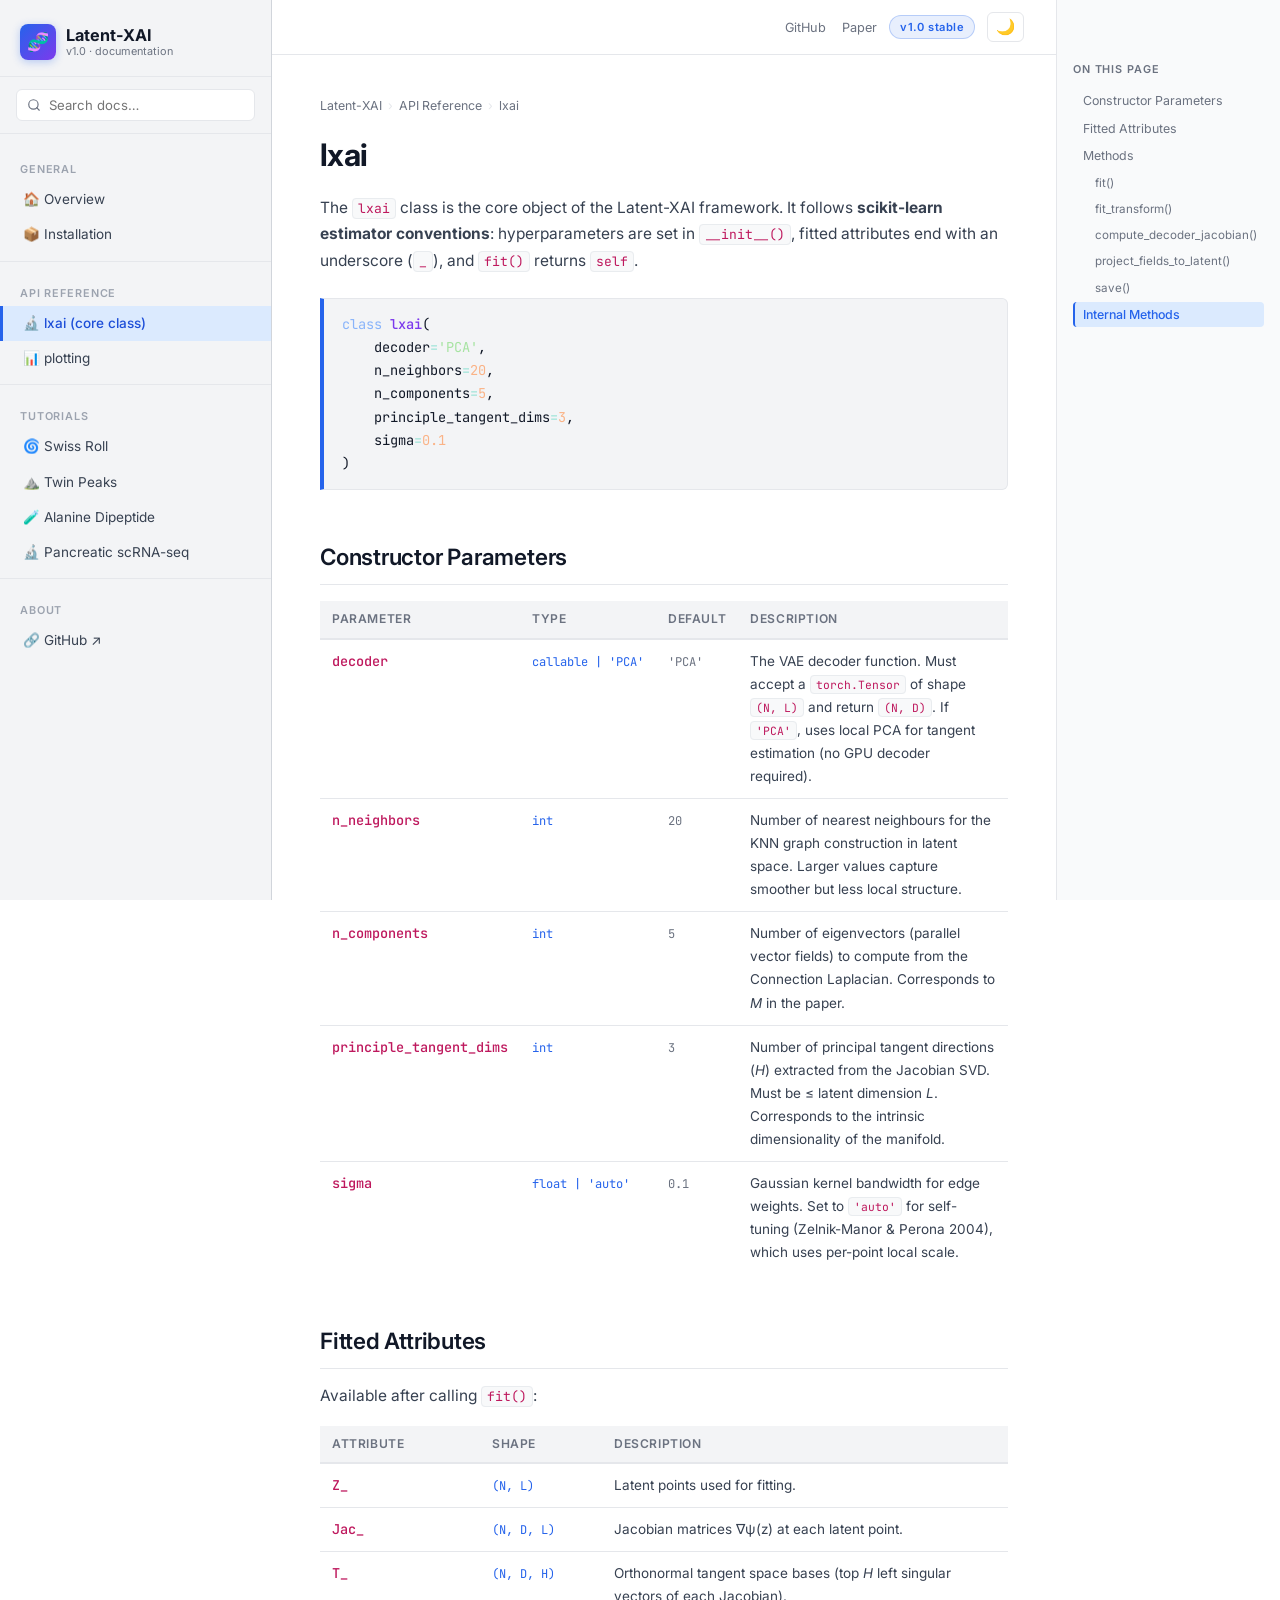
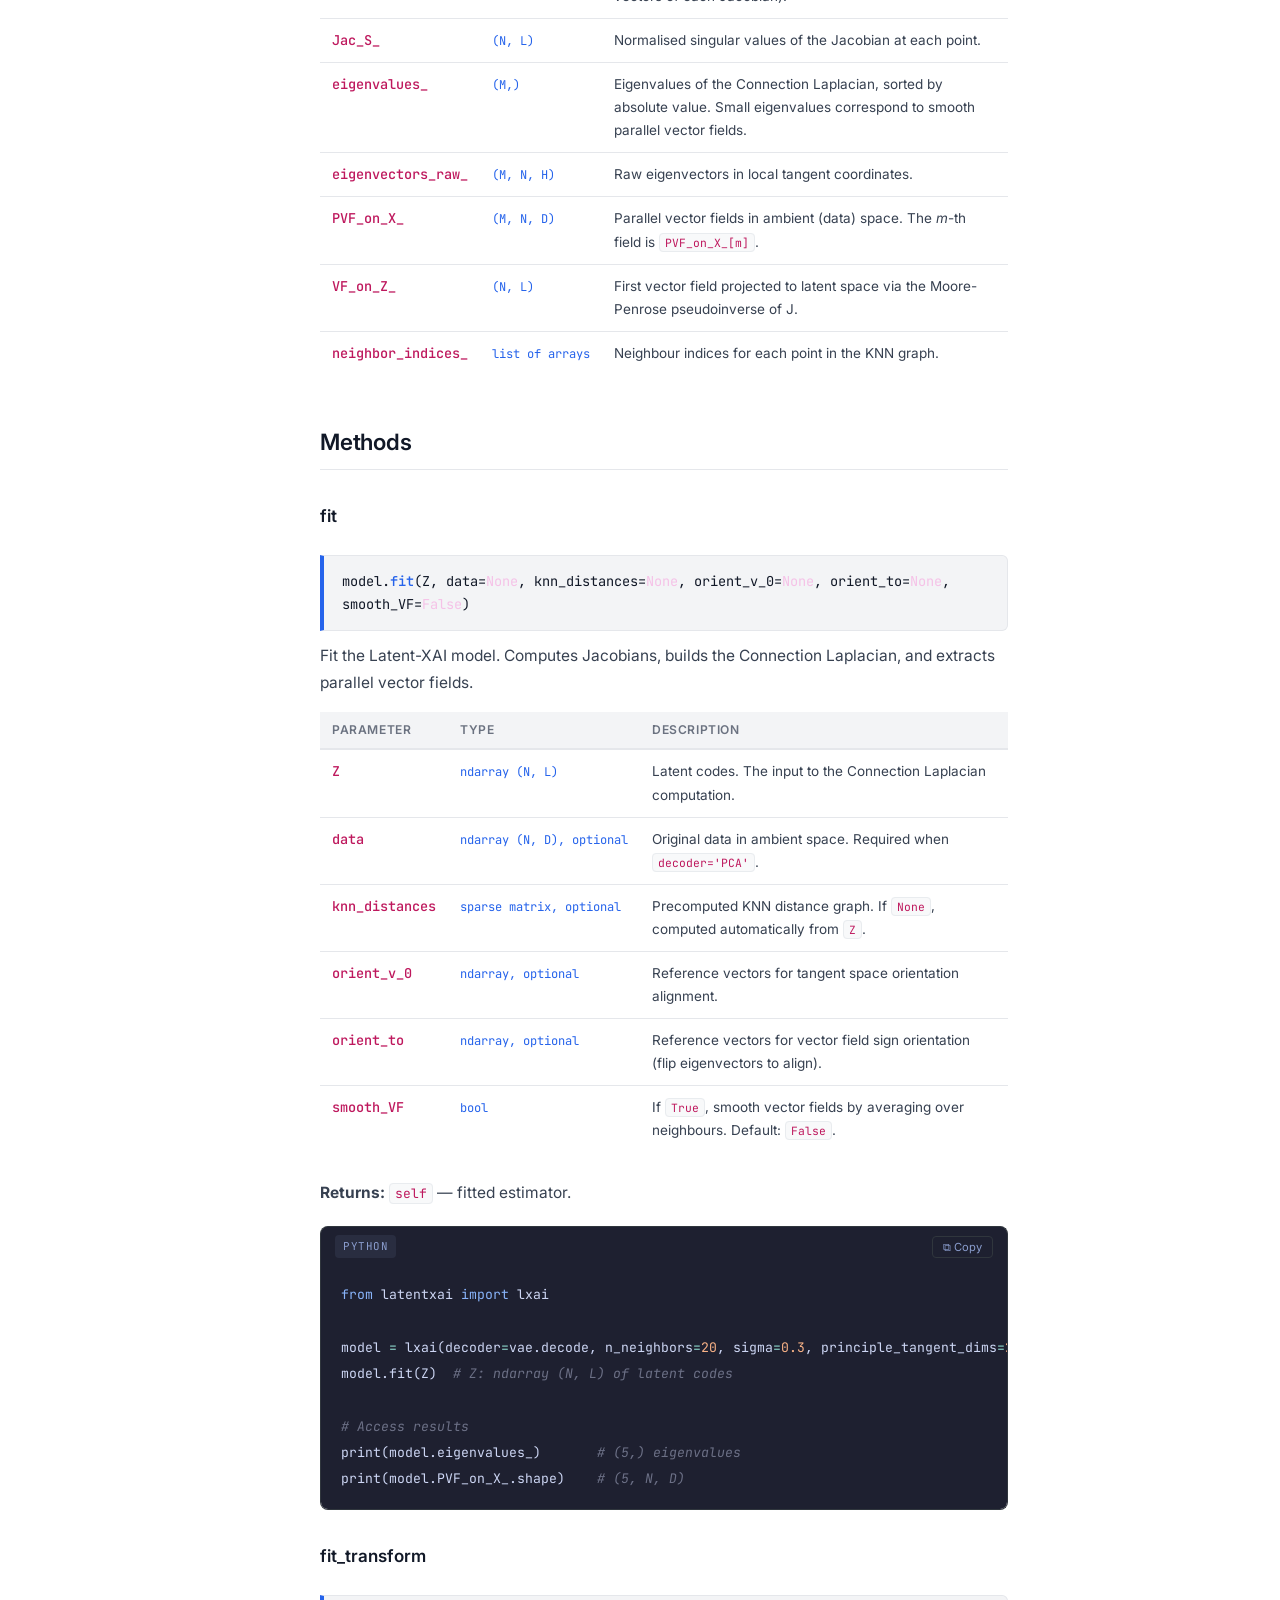
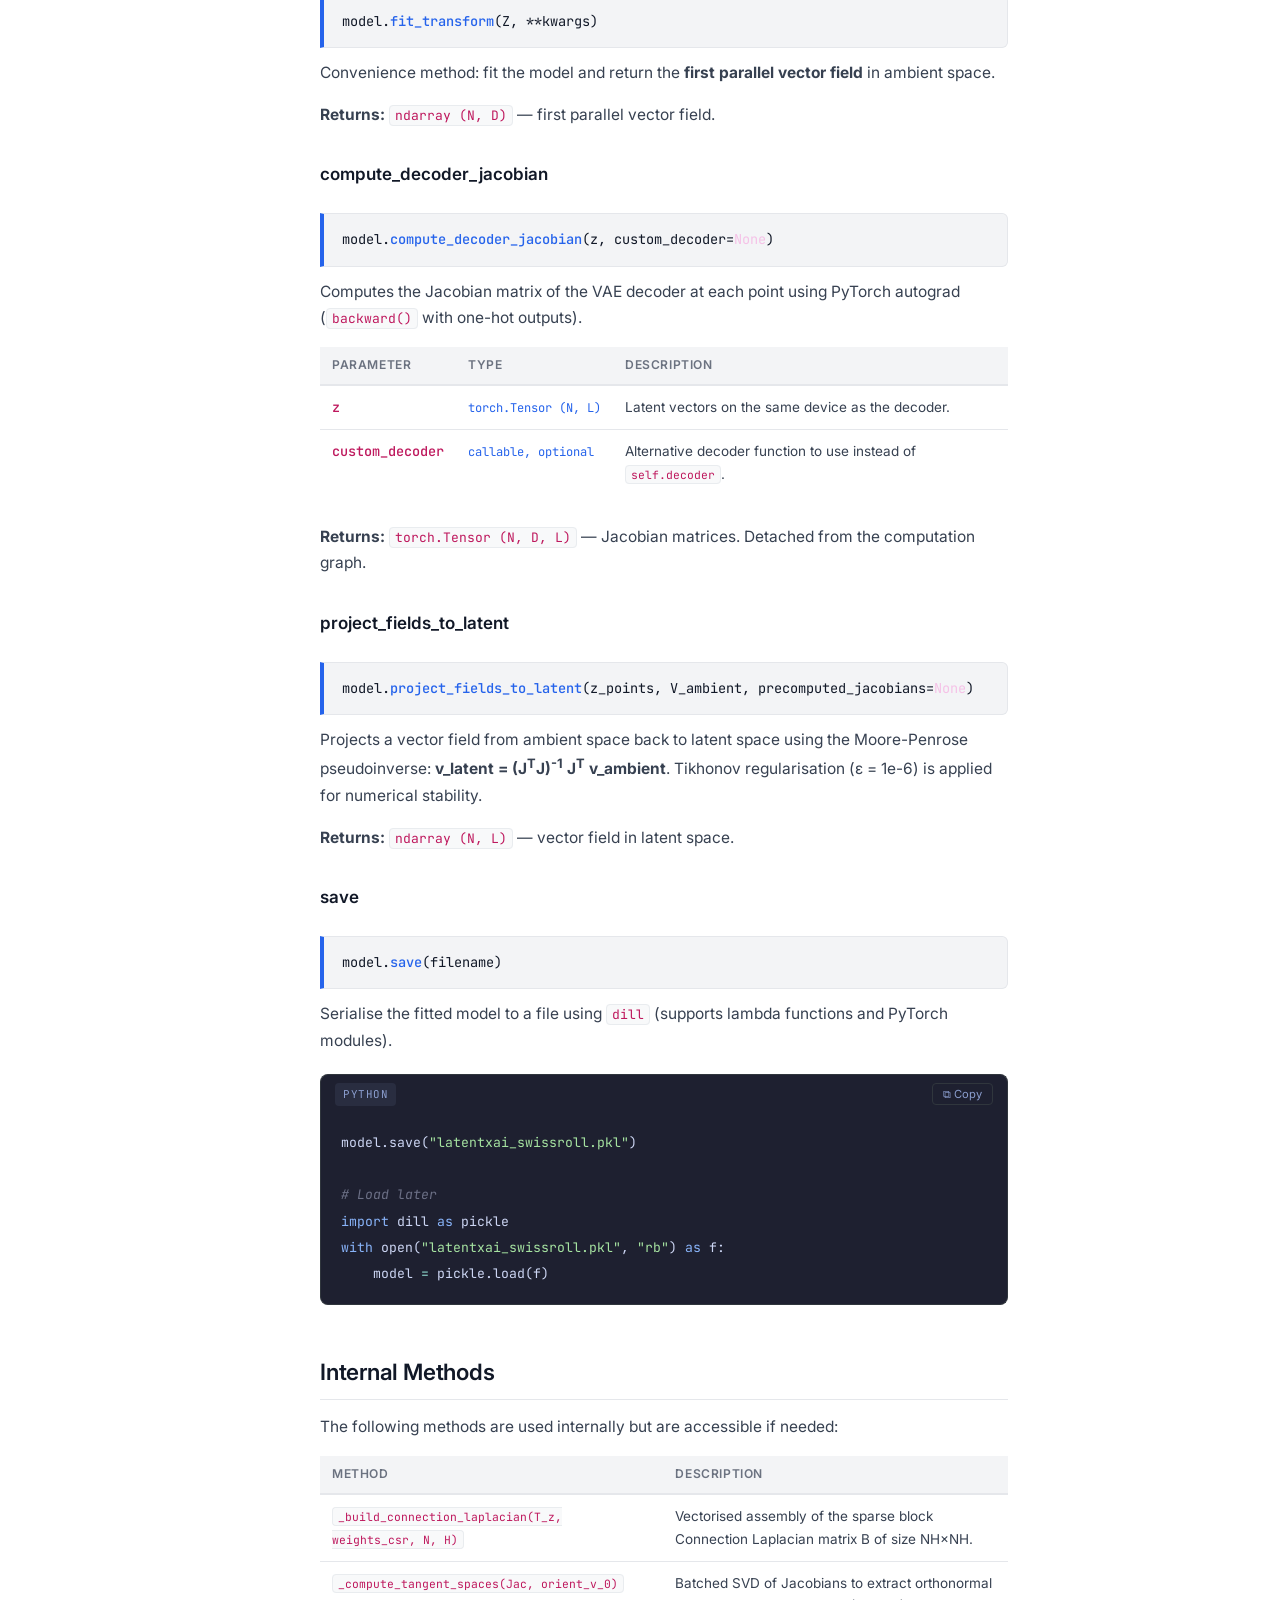
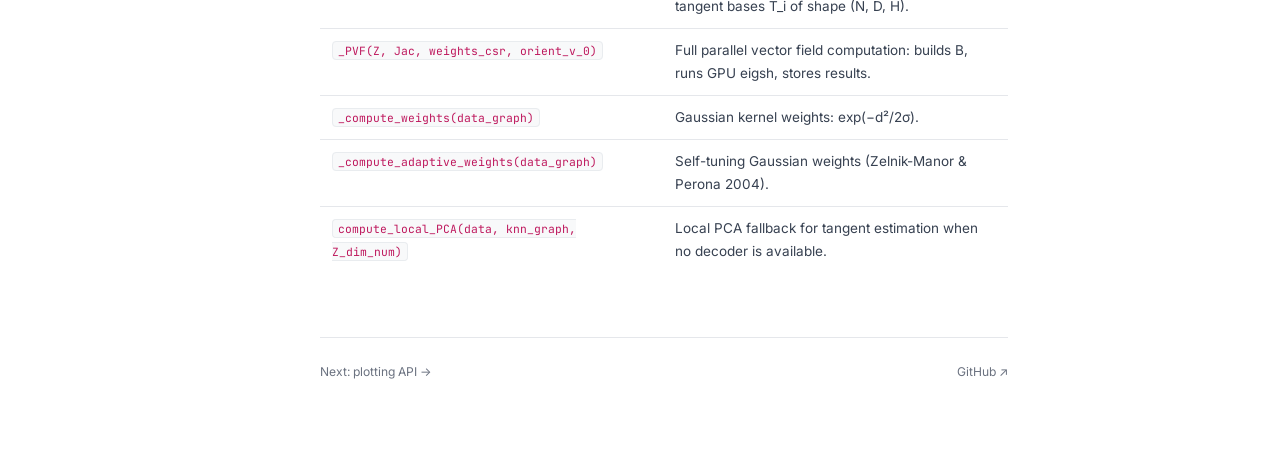
==== api/lxai.html @ 8b9a162e "Add files via upload" ====
<!DOCTYPE html>
<html lang="en" data-theme="light">
<head>
  <meta charset="UTF-8" />
  <meta name="viewport" content="width=device-width, initial-scale=1.0" />
  <title>lxai — API Reference — Latent-XAI</title>
  <meta name="description" content="API documentation for the lxai core class in Latent-XAI." />
  <link rel="stylesheet" href="../css/style.css" />
</head>
<body>

<button class="sidebar-toggle" id="sidebar-toggle" title="Toggle navigation">☰</button>
<div class="sidebar-overlay" id="sidebar-overlay"></div>

<nav class="sidebar" role="navigation" aria-label="Main navigation">
  <a class="sidebar-logo" href="../index.html">
    <div class="sidebar-logo-icon">🧬</div>
    <div class="sidebar-logo-text">Latent-XAI<span>v1.0 · documentation</span></div>
  </a>
  <div class="sidebar-search">
    <input type="search" placeholder="Search docs…" aria-label="Search documentation" />
  </div>
  <div class="sidebar-nav">
    <div class="sidebar-section-title">General</div>
    <a href="../index.html">🏠 Overview</a>
    <a href="../installation.html">📦 Installation</a>
    <div class="sidebar-divider"></div>
    <div class="sidebar-section-title">API Reference</div>
    <a href="lxai.html" class="active">🔬 lxai (core class)</a>
    <a href="plotting.html">📊 plotting</a>
    <div class="sidebar-divider"></div>
    <div class="sidebar-section-title">Tutorials</div>
    <a href="../tutorials/swiss_roll.html">🌀 Swiss Roll</a>
    <a href="../tutorials/twin_peaks.html">⛰️ Twin Peaks</a>
    <a href="../tutorials/alanine_dipeptide.html">🧪 Alanine Dipeptide</a>
    <a href="../tutorials/pancreas.html">🔬 Pancreatic scRNA-seq</a>
    <div class="sidebar-divider"></div>
    <div class="sidebar-section-title">About</div>
    <a href="https://github.com" target="_blank" rel="noopener">🔗 GitHub ↗</a>
  </div>
</nav>

<div class="main-wrapper">
  <div class="content-header">
    <div class="header-links">
      <a href="https://github.com" target="_blank" rel="noopener">GitHub</a>
      <a href="#" target="_blank" rel="noopener">Paper</a>
    </div>
    <span class="version-badge">v1.0 stable</span>
    <button class="theme-toggle" id="theme-toggle" title="Toggle dark mode">🌙</button>
  </div>

  <div class="content">
    <div class="breadcrumb">
      <a href="../index.html">Latent-XAI</a>
      <span class="breadcrumb-sep">›</span>
      <a href="#">API Reference</a>
      <span class="breadcrumb-sep">›</span>
      <span>lxai</span>
    </div>

    <h1 id="lxai">lxai</h1>
    <p>
      The <code>lxai</code> class is the core object of the Latent-XAI framework.
      It follows <strong>scikit-learn estimator conventions</strong>: hyperparameters are set in
      <code>__init__()</code>, fitted attributes end with an underscore (<code>_</code>),
      and <code>fit()</code> returns <code>self</code>.
    </p>

    <!-- ── CLASS SIGNATURE ── -->
    <div class="api-signature">
      <span class="tok-kw">class</span> <span class="fn-class">lxai</span>(<br>
      &nbsp;&nbsp;&nbsp;&nbsp;decoder<span class="tok-op">=</span><span class="tok-str">'PCA'</span>,<br>
      &nbsp;&nbsp;&nbsp;&nbsp;n_neighbors<span class="tok-op">=</span><span class="tok-num">20</span>,<br>
      &nbsp;&nbsp;&nbsp;&nbsp;n_components<span class="tok-op">=</span><span class="tok-num">5</span>,<br>
      &nbsp;&nbsp;&nbsp;&nbsp;principle_tangent_dims<span class="tok-op">=</span><span class="tok-num">3</span>,<br>
      &nbsp;&nbsp;&nbsp;&nbsp;sigma<span class="tok-op">=</span><span class="tok-num">0.1</span><br>
      )
    </div>

    <h2 id="parameters">Constructor Parameters</h2>
    <table class="param-table">
      <thead>
        <tr><th>Parameter</th><th>Type</th><th>Default</th><th>Description</th></tr>
      </thead>
      <tbody>
        <tr>
          <td><span class="param-name">decoder</span></td>
          <td><span class="param-type">callable | 'PCA'</span></td>
          <td><span class="param-default">'PCA'</span></td>
          <td>The VAE decoder function. Must accept a <code>torch.Tensor</code> of shape <code>(N, L)</code> and return <code>(N, D)</code>. If <code>'PCA'</code>, uses local PCA for tangent estimation (no GPU decoder required).</td>
        </tr>
        <tr>
          <td><span class="param-name">n_neighbors</span></td>
          <td><span class="param-type">int</span></td>
          <td><span class="param-default">20</span></td>
          <td>Number of nearest neighbours for the KNN graph construction in latent space. Larger values capture smoother but less local structure.</td>
        </tr>
        <tr>
          <td><span class="param-name">n_components</span></td>
          <td><span class="param-type">int</span></td>
          <td><span class="param-default">5</span></td>
          <td>Number of eigenvectors (parallel vector fields) to compute from the Connection Laplacian. Corresponds to <em>M</em> in the paper.</td>
        </tr>
        <tr>
          <td><span class="param-name">principle_tangent_dims</span></td>
          <td><span class="param-type">int</span></td>
          <td><span class="param-default">3</span></td>
          <td>Number of principal tangent directions (<em>H</em>) extracted from the Jacobian SVD. Must be ≤ latent dimension <em>L</em>. Corresponds to the intrinsic dimensionality of the manifold.</td>
        </tr>
        <tr>
          <td><span class="param-name">sigma</span></td>
          <td><span class="param-type">float | 'auto'</span></td>
          <td><span class="param-default">0.1</span></td>
          <td>Gaussian kernel bandwidth for edge weights. Set to <code>'auto'</code> for self-tuning (Zelnik-Manor &amp; Perona 2004), which uses per-point local scale.</td>
        </tr>
      </tbody>
    </table>

    <!-- ── FITTED ATTRIBUTES ── -->
    <h2 id="attributes">Fitted Attributes</h2>
    <p>Available after calling <code>fit()</code>:</p>
    <table class="param-table">
      <thead>
        <tr><th>Attribute</th><th>Shape</th><th>Description</th></tr>
      </thead>
      <tbody>
        <tr>
          <td><span class="param-name">Z_</span></td>
          <td><span class="param-type">(N, L)</span></td>
          <td>Latent points used for fitting.</td>
        </tr>
        <tr>
          <td><span class="param-name">Jac_</span></td>
          <td><span class="param-type">(N, D, L)</span></td>
          <td>Jacobian matrices ∇ψ(z) at each latent point.</td>
        </tr>
        <tr>
          <td><span class="param-name">T_</span></td>
          <td><span class="param-type">(N, D, H)</span></td>
          <td>Orthonormal tangent space bases (top <em>H</em> left singular vectors of each Jacobian).</td>
        </tr>
        <tr>
          <td><span class="param-name">Jac_S_</span></td>
          <td><span class="param-type">(N, L)</span></td>
          <td>Normalised singular values of the Jacobian at each point.</td>
        </tr>
        <tr>
          <td><span class="param-name">eigenvalues_</span></td>
          <td><span class="param-type">(M,)</span></td>
          <td>Eigenvalues of the Connection Laplacian, sorted by absolute value. Small eigenvalues correspond to smooth parallel vector fields.</td>
        </tr>
        <tr>
          <td><span class="param-name">eigenvectors_raw_</span></td>
          <td><span class="param-type">(M, N, H)</span></td>
          <td>Raw eigenvectors in local tangent coordinates.</td>
        </tr>
        <tr>
          <td><span class="param-name">PVF_on_X_</span></td>
          <td><span class="param-type">(M, N, D)</span></td>
          <td>Parallel vector fields in ambient (data) space. The <em>m</em>-th field is <code>PVF_on_X_[m]</code>.</td>
        </tr>
        <tr>
          <td><span class="param-name">VF_on_Z_</span></td>
          <td><span class="param-type">(N, L)</span></td>
          <td>First vector field projected to latent space via the Moore-Penrose pseudoinverse of J.</td>
        </tr>
        <tr>
          <td><span class="param-name">neighbor_indices_</span></td>
          <td><span class="param-type">list of arrays</span></td>
          <td>Neighbour indices for each point in the KNN graph.</td>
        </tr>
      </tbody>
    </table>

    <!-- ── METHODS ── -->
    <h2 id="methods">Methods</h2>

    <!-- fit -->
    <h3 id="fit">fit</h3>
    <div class="api-signature">
      model.<span class="fn-name">fit</span>(Z, data=<span class="tok-cls">None</span>, knn_distances=<span class="tok-cls">None</span>,
      orient_v_0=<span class="tok-cls">None</span>, orient_to=<span class="tok-cls">None</span>, smooth_VF=<span class="tok-cls">False</span>)
    </div>
    <p>Fit the Latent-XAI model. Computes Jacobians, builds the Connection Laplacian, and extracts parallel vector fields.</p>
    <table class="param-table">
      <thead><tr><th>Parameter</th><th>Type</th><th>Description</th></tr></thead>
      <tbody>
        <tr><td><span class="param-name">Z</span></td><td><span class="param-type">ndarray (N, L)</span></td><td>Latent codes. The input to the Connection Laplacian computation.</td></tr>
        <tr><td><span class="param-name">data</span></td><td><span class="param-type">ndarray (N, D), optional</span></td><td>Original data in ambient space. Required when <code>decoder='PCA'</code>.</td></tr>
        <tr><td><span class="param-name">knn_distances</span></td><td><span class="param-type">sparse matrix, optional</span></td><td>Precomputed KNN distance graph. If <code>None</code>, computed automatically from <code>Z</code>.</td></tr>
        <tr><td><span class="param-name">orient_v_0</span></td><td><span class="param-type">ndarray, optional</span></td><td>Reference vectors for tangent space orientation alignment.</td></tr>
        <tr><td><span class="param-name">orient_to</span></td><td><span class="param-type">ndarray, optional</span></td><td>Reference vectors for vector field sign orientation (flip eigenvectors to align).</td></tr>
        <tr><td><span class="param-name">smooth_VF</span></td><td><span class="param-type">bool</span></td><td>If <code>True</code>, smooth vector fields by averaging over neighbours. Default: <code>False</code>.</td></tr>
      </tbody>
    </table>
    <p><strong>Returns:</strong> <code>self</code> — fitted estimator.</p>

    <div class="code-block-wrapper">
      <div class="code-block-header">
        <span class="code-lang-badge">python</span>
        <button class="copy-btn">⧉ Copy</button>
      </div>
      <pre><code><span class="tok-kw">from</span> latentxai <span class="tok-kw">import</span> lxai

model <span class="tok-op">=</span> lxai(decoder<span class="tok-op">=</span>vae.decode, n_neighbors<span class="tok-op">=</span><span class="tok-num">20</span>, sigma<span class="tok-op">=</span><span class="tok-num">0.3</span>, principle_tangent_dims<span class="tok-op">=</span><span class="tok-num">2</span>)
model.fit(Z)  <span class="tok-cm"># Z: ndarray (N, L) of latent codes</span>

<span class="tok-cm"># Access results</span>
print(model.eigenvalues_)       <span class="tok-cm"># (5,) eigenvalues</span>
print(model.PVF_on_X_.shape)    <span class="tok-cm"># (5, N, D)</span></code></pre>
    </div>

    <!-- fit_transform -->
    <h3 id="fit-transform">fit_transform</h3>
    <div class="api-signature">
      model.<span class="fn-name">fit_transform</span>(Z, **kwargs)
    </div>
    <p>Convenience method: fit the model and return the <strong>first parallel vector field</strong> in ambient space.</p>
    <p><strong>Returns:</strong> <code>ndarray (N, D)</code> — first parallel vector field.</p>

    <!-- compute_decoder_jacobian -->
    <h3 id="compute-jacobian">compute_decoder_jacobian</h3>
    <div class="api-signature">
      model.<span class="fn-name">compute_decoder_jacobian</span>(z, custom_decoder=<span class="tok-cls">None</span>)
    </div>
    <p>
      Computes the Jacobian matrix of the VAE decoder at each point using PyTorch autograd
      (<code>backward()</code> with one-hot outputs).
    </p>
    <table class="param-table">
      <thead><tr><th>Parameter</th><th>Type</th><th>Description</th></tr></thead>
      <tbody>
        <tr><td><span class="param-name">z</span></td><td><span class="param-type">torch.Tensor (N, L)</span></td><td>Latent vectors on the same device as the decoder.</td></tr>
        <tr><td><span class="param-name">custom_decoder</span></td><td><span class="param-type">callable, optional</span></td><td>Alternative decoder function to use instead of <code>self.decoder</code>.</td></tr>
      </tbody>
    </table>
    <p><strong>Returns:</strong> <code>torch.Tensor (N, D, L)</code> — Jacobian matrices. Detached from the computation graph.</p>

    <!-- project_fields_to_latent -->
    <h3 id="project-fields">project_fields_to_latent</h3>
    <div class="api-signature">
      model.<span class="fn-name">project_fields_to_latent</span>(z_points, V_ambient, precomputed_jacobians=<span class="tok-cls">None</span>)
    </div>
    <p>
      Projects a vector field from ambient space back to latent space using the
      Moore-Penrose pseudoinverse: <strong>v_latent = (J<sup>T</sup>J)<sup>-1</sup> J<sup>T</sup> v_ambient</strong>.
      Tikhonov regularisation (ε = 1e-6) is applied for numerical stability.
    </p>
    <p><strong>Returns:</strong> <code>ndarray (N, L)</code> — vector field in latent space.</p>

    <!-- save -->
    <h3 id="save">save</h3>
    <div class="api-signature">
      model.<span class="fn-name">save</span>(filename)
    </div>
    <p>Serialise the fitted model to a file using <code>dill</code> (supports lambda functions and PyTorch modules).</p>
    <div class="code-block-wrapper">
      <div class="code-block-header">
        <span class="code-lang-badge">python</span>
        <button class="copy-btn">⧉ Copy</button>
      </div>
      <pre><code>model.save(<span class="tok-str">"latentxai_swissroll.pkl"</span>)

<span class="tok-cm"># Load later</span>
<span class="tok-kw">import</span> dill <span class="tok-kw">as</span> pickle
<span class="tok-kw">with</span> open(<span class="tok-str">"latentxai_swissroll.pkl"</span>, <span class="tok-str">"rb"</span>) <span class="tok-kw">as</span> f:
    model <span class="tok-op">=</span> pickle.load(f)</code></pre>
    </div>

    <!-- Private methods note -->
    <h2 id="internals">Internal Methods</h2>
    <p>The following methods are used internally but are accessible if needed:</p>
    <table class="param-table">
      <thead><tr><th>Method</th><th>Description</th></tr></thead>
      <tbody>
        <tr><td><code>_build_connection_laplacian(T_z, weights_csr, N, H)</code></td><td>Vectorised assembly of the sparse block Connection Laplacian matrix B of size NH×NH.</td></tr>
        <tr><td><code>_compute_tangent_spaces(Jac, orient_v_0)</code></td><td>Batched SVD of Jacobians to extract orthonormal tangent bases T_i of shape (N, D, H).</td></tr>
        <tr><td><code>_PVF(Z, Jac, weights_csr, orient_v_0)</code></td><td>Full parallel vector field computation: builds B, runs GPU eigsh, stores results.</td></tr>
        <tr><td><code>_compute_weights(data_graph)</code></td><td>Gaussian kernel weights: exp(−d²/2σ).</td></tr>
        <tr><td><code>_compute_adaptive_weights(data_graph)</code></td><td>Self-tuning Gaussian weights (Zelnik-Manor &amp; Perona 2004).</td></tr>
        <tr><td><code>compute_local_PCA(data, knn_graph, Z_dim_num)</code></td><td>Local PCA fallback for tangent estimation when no decoder is available.</td></tr>
      </tbody>
    </table>

    <div class="content-footer">
      <span>Next: <a href="plotting.html">plotting API →</a></span>
      <span><a href="https://github.com" target="_blank" rel="noopener">GitHub ↗</a></span>
    </div>
  </div>
</div>

<aside class="toc-sidebar" aria-label="On this page">
  <div class="toc-title">On this page</div>
  <ul class="toc-list">
    <li><a href="#parameters">Constructor Parameters</a></li>
    <li><a href="#attributes">Fitted Attributes</a></li>
    <li><a href="#methods">Methods</a></li>
    <li class="toc-h3"><a href="#fit">fit()</a></li>
    <li class="toc-h3"><a href="#fit-transform">fit_transform()</a></li>
    <li class="toc-h3"><a href="#compute-jacobian">compute_decoder_jacobian()</a></li>
    <li class="toc-h3"><a href="#project-fields">project_fields_to_latent()</a></li>
    <li class="toc-h3"><a href="#save">save()</a></li>
    <li><a href="#internals">Internal Methods</a></li>
  </ul>
</aside>

<script src="../js/main.js"></script>
</body>
</html>
---- css/style.css ----
/* ======================================================
   Latent-XAI Documentation — Design System
   Style: CellRank/Furo/ReadTheDocs inspired
   ====================================================== */

/* ---- Google Fonts ---- */
@import url('https://fonts.googleapis.com/css2?family=Inter:wght@300;400;500;600;700&family=JetBrains+Mono:wght@400;500&display=swap');

/* ---- CSS Variables / Design Tokens ---- */
:root {
  /* Brand */
  --brand-primary: #2563eb;
  --brand-primary-light: #3b82f6;
  --brand-primary-dark: #1d4ed8;
  --brand-accent: #7c3aed;

  /* Light mode */
  --bg-page: #ffffff;
  --bg-sidebar: #f3f4f6;
  --bg-sidebar-hover: #e5e7eb;
  --bg-sidebar-active: #dbeafe;
  --bg-code: #f8f9fa;
  --bg-code-border: #e9ecef;
  --bg-toc: #f9fafb;
  --bg-admonition-note: #eff6ff;
  --bg-admonition-tip: #f0fdf4;
  --bg-admonition-warning: #fff7ed;
  --bg-admonition-caution: #fef2f2;
  
  --text-primary: #111827;
  --text-secondary: #374151;
  --text-muted: #6b7280;
  --text-link: #2563eb;
  --text-link-hover: #1d4ed8;
  --text-code: #be185d;
  --text-sidebar-active: #1d4ed8;
  --text-sidebar-section: #9ca3af;

  --border-color: #e5e7eb;
  --border-sidebar: #d1d5db;

  /* Admonition borders */
  --border-note: #3b82f6;
  --border-tip: #22c55e;
  --border-warning: #f97316;
  --border-caution: #ef4444;

  /* Shadows */
  --shadow-sm: 0 1px 2px rgba(0,0,0,0.05);
  --shadow-md: 0 4px 6px rgba(0,0,0,0.07);

  /* Layout */
  --sidebar-width: 272px;
  --toc-width: 224px;
  --content-max-width: 800px;
  
  /* Typography */
  --font-body: 'Inter', -apple-system, BlinkMacSystemFont, 'Segoe UI', sans-serif;
  --font-mono: 'JetBrains Mono', 'Fira Code', 'Cascadia Code', monospace;
  --font-size-base: 15.5px;
  --line-height-base: 1.7;
  
  /* Transitions */
  --transition: 0.2s ease;
}

/* Dark Mode */
[data-theme="dark"] {
  --bg-page: #0f1117;
  --bg-sidebar: #161b22;
  --bg-sidebar-hover: #21262d;
  --bg-sidebar-active: #1c2a3e;
  --bg-code: #161b22;
  --bg-code-border: #30363d;
  --bg-toc: #0d1117;
  --bg-admonition-note: #0d1f3c;
  --bg-admonition-tip: #0a1f0d;
  --bg-admonition-warning: #1f150a;
  --bg-admonition-caution: #1f0a0a;

  --text-primary: #e6edf3;
  --text-secondary: #c9d1d9;
  --text-muted: #8b949e;
  --text-link: #58a6ff;
  --text-link-hover: #79b8ff;
  --text-code: #f585b7;
  --text-sidebar-active: #58a6ff;
  --text-sidebar-section: #484f58;

  --border-color: #30363d;
  --border-sidebar: #30363d;

  --shadow-sm: 0 1px 2px rgba(0,0,0,0.3);
  --shadow-md: 0 4px 6px rgba(0,0,0,0.4);
}

/* ---- Reset & Base ---- */
*, *::before, *::after {
  box-sizing: border-box;
  margin: 0;
  padding: 0;
}

html {
  scroll-behavior: smooth;
  font-size: var(--font-size-base);
}

body {
  font-family: var(--font-body);
  background: var(--bg-page);
  color: var(--text-primary);
  line-height: var(--line-height-base);
  transition: background var(--transition), color var(--transition);
  overflow-x: hidden;
}

a {
  color: var(--text-link);
  text-decoration: none;
  transition: color var(--transition);
}
a:hover {
  color: var(--text-link-hover);
  text-decoration: underline;
}

img {
  max-width: 100%;
  height: auto;
  display: block;
}

/* ---- Page Layout ---- */
.page-wrapper {
  display: flex;
  min-height: 100vh;
  position: relative;
}

/* ================================================
   LEFT SIDEBAR
   ================================================ */
.sidebar {
  width: var(--sidebar-width);
  min-width: var(--sidebar-width);
  background: var(--bg-sidebar);
  border-right: 1px solid var(--border-sidebar);
  position: fixed;
  top: 0;
  left: 0;
  height: 100vh;
  overflow-y: auto;
  z-index: 100;
  display: flex;
  flex-direction: column;
  transition: transform var(--transition), background var(--transition);
}
.sidebar::-webkit-scrollbar { width: 4px; }
.sidebar::-webkit-scrollbar-track { background: transparent; }
.sidebar::-webkit-scrollbar-thumb { background: var(--border-color); border-radius: 2px; }

.sidebar-logo {
  padding: 24px 20px 16px;
  border-bottom: 1px solid var(--border-color);
  display: flex;
  align-items: center;
  gap: 10px;
  text-decoration: none;
}
.sidebar-logo:hover { text-decoration: none; }
.sidebar-logo-icon {
  width: 36px;
  height: 36px;
  background: linear-gradient(135deg, var(--brand-primary), var(--brand-accent));
  border-radius: 8px;
  display: flex;
  align-items: center;
  justify-content: center;
  font-size: 18px;
  flex-shrink: 0;
  box-shadow: 0 2px 8px rgba(37, 99, 235, 0.3);
}
.sidebar-logo-text {
  font-size: 1.05rem;
  font-weight: 700;
  color: var(--text-primary);
  line-height: 1.2;
}
.sidebar-logo-text span {
  font-weight: 400;
  color: var(--text-muted);
  font-size: 0.7rem;
  display: block;
}

.sidebar-search {
  padding: 12px 16px;
  border-bottom: 1px solid var(--border-color);
}
.sidebar-search input {
  width: 100%;
  padding: 7px 12px 7px 32px;
  background: var(--bg-page);
  border: 1px solid var(--border-color);
  border-radius: 6px;
  font-family: var(--font-body);
  font-size: 0.85rem;
  color: var(--text-primary);
  outline: none;
  transition: border-color var(--transition);
  background-image: url("data:image/svg+xml,%3Csvg xmlns='http://www.w3.org/2000/svg' width='14' height='14' viewBox='0 0 24 24' fill='none' stroke='%236b7280' stroke-width='2' stroke-linecap='round' stroke-linejoin='round'%3E%3Ccircle cx='11' cy='11' r='8'/%3E%3Cpath d='m21 21-4.35-4.35'/%3E%3C/svg%3E");
  background-repeat: no-repeat;
  background-position: 10px 50%;
}
.sidebar-search input:focus {
  border-color: var(--brand-primary);
  box-shadow: 0 0 0 3px rgba(37,99,235,0.1);
}

.sidebar-nav {
  padding: 12px 0;
  flex: 1;
}
.sidebar-section-title {
  padding: 14px 20px 4px;
  font-size: 0.7rem;
  font-weight: 600;
  letter-spacing: 0.08em;
  text-transform: uppercase;
  color: var(--text-sidebar-section);
}
.sidebar-nav a {
  display: flex;
  align-items: center;
  padding: 6px 20px;
  font-size: 0.875rem;
  color: var(--text-secondary);
  border-radius: 0;
  transition: background var(--transition), color var(--transition);
  gap: 8px;
  border-left: 3px solid transparent;
}
.sidebar-nav a:hover {
  background: var(--bg-sidebar-hover);
  color: var(--text-primary);
  text-decoration: none;
}
.sidebar-nav a.active {
  background: var(--bg-sidebar-active);
  color: var(--text-sidebar-active);
  border-left-color: var(--brand-primary);
  font-weight: 500;
}
.sidebar-nav .nav-sub {
  padding-left: 36px;
  font-size: 0.83rem;
}
.sidebar-nav .nav-sub a {
  padding: 4px 20px 4px 36px;
}
.sidebar-divider {
  height: 1px;
  background: var(--border-color);
  margin: 8px 0;
}

/* ================================================
   MAIN CONTENT AREA
   ================================================ */
.main-wrapper {
  margin-left: var(--sidebar-width);
  margin-right: var(--toc-width);
  flex: 1;
  min-width: 0;
}

.content-header {
  display: flex;
  align-items: center;
  justify-content: flex-end;
  padding: 12px 32px;
  border-bottom: 1px solid var(--border-color);
  background: var(--bg-page);
  position: sticky;
  top: 0;
  z-index: 50;
  gap: 12px;
}
.theme-toggle {
  background: none;
  border: 1px solid var(--border-color);
  border-radius: 6px;
  padding: 5px 8px;
  cursor: pointer;
  color: var(--text-muted);
  font-size: 1rem;
  transition: all var(--transition);
  display: flex;
  align-items: center;
}
.theme-toggle:hover {
  background: var(--bg-sidebar-hover);
  color: var(--text-primary);
}
.header-links a {
  font-size: 0.82rem;
  color: var(--text-muted);
  margin-left: 12px;
}
.header-links a:hover { color: var(--text-primary); text-decoration: none; }

.content {
  padding: 40px 48px 80px;
  max-width: var(--content-max-width);
}

/* ================================================
   TYPOGRAPHY
   ================================================ */
.content h1 {
  font-size: 2rem;
  font-weight: 700;
  color: var(--text-primary);
  line-height: 1.25;
  margin-bottom: 20px;
  letter-spacing: -0.02em;
}
.content h2 {
  font-size: 1.45rem;
  font-weight: 600;
  color: var(--text-primary);
  margin-top: 48px;
  margin-bottom: 14px;
  padding-bottom: 8px;
  border-bottom: 1px solid var(--border-color);
  letter-spacing: -0.01em;
}
.content h3 {
  font-size: 1.1rem;
  font-weight: 600;
  color: var(--text-primary);
  margin-top: 32px;
  margin-bottom: 10px;
}
.content h4 {
  font-size: 0.95rem;
  font-weight: 600;
  color: var(--text-secondary);
  margin-top: 20px;
  margin-bottom: 8px;
  text-transform: uppercase;
  letter-spacing: 0.05em;
  font-size: 0.78rem;
}
.content p {
  margin-bottom: 16px;
  color: var(--text-secondary);
}
.content ul, .content ol {
  padding-left: 24px;
  margin-bottom: 16px;
  color: var(--text-secondary);
}
.content li { margin-bottom: 6px; }

/* Inline code */
.content code {
  font-family: var(--font-mono);
  font-size: 0.84em;
  background: var(--bg-code);
  border: 1px solid var(--bg-code-border);
  color: var(--text-code);
  padding: 1px 5px;
  border-radius: 4px;
}

/* ================================================
   CODE BLOCKS
   ================================================ */
.code-block-wrapper {
  position: relative;
  margin: 20px 0;
}
.code-block-header {
  display: flex;
  align-items: center;
  justify-content: space-between;
  background: #1e2030;
  border-radius: 8px 8px 0 0;
  padding: 8px 14px;
  font-size: 0.75rem;
  color: #8b9ecf;
  font-family: var(--font-mono);
  border: 1px solid #30363d;
  border-bottom: none;
}
[data-theme="dark"] .code-block-header {
  background: #0d1117;
  border-color: #30363d;
}
.code-lang-badge {
  font-size: 0.7rem;
  color: #8b9ecf;
  background: rgba(139,158,207,0.1);
  padding: 2px 8px;
  border-radius: 4px;
  text-transform: uppercase;
  letter-spacing: 0.05em;
}
.copy-btn {
  background: none;
  border: 1px solid #30363d;
  color: #8b9ecf;
  cursor: pointer;
  padding: 3px 10px;
  border-radius: 4px;
  font-size: 0.72rem;
  font-family: var(--font-body);
  transition: all var(--transition);
  display: flex;
  align-items: center;
  gap: 4px;
}
.copy-btn:hover {
  background: rgba(139,158,207,0.15);
  color: #c9d1d9;
}
.copy-btn.copied {
  color: #3fb950;
  border-color: #3fb950;
}
.content pre {
  margin: 0;
  background: #1e2030;
  border: 1px solid #30363d;
  border-top: none;
  border-radius: 0 0 8px 8px;
  overflow-x: auto;
  padding: 16px 20px;
}
[data-theme="dark"] .content pre {
  background: #0d1117;
}
.content pre code {
  font-family: var(--font-mono);
  font-size: 0.85rem;
  background: none;
  border: none;
  color: #cdd6f4;
  padding: 0;
  line-height: 1.65;
}

/* Syntax highlighting */
.tok-kw    { color: #89b4fa; }  /* keyword */
.tok-fn    { color: #89dceb; }  /* function */
.tok-str   { color: #a6e3a1; }  /* string */
.tok-num   { color: #fab387; }  /* number */
.tok-cm    { color: #6c7086; font-style: italic; } /* comment */
.tok-cls   { color: #f5c2e7; }  /* class */
.tok-op    { color: #94e2d5; }  /* operator */
.tok-param { color: #f38ba8; }  /* parameter */

/* ================================================
   FIGURES
   ================================================ */
.figure-block {
  margin: 32px 0;
  text-align: center;
}
.figure-block img {
  border-radius: 8px;
  border: 1px solid var(--border-color);
  box-shadow: var(--shadow-md);
  max-width: 100%;
  margin: 0 auto;
  transition: box-shadow var(--transition);
}
.figure-block img:hover {
  box-shadow: 0 8px 24px rgba(0,0,0,0.15);
}
.figure-caption {
  margin-top: 10px;
  font-size: 0.82rem;
  color: var(--text-muted);
  font-style: italic;
  line-height: 1.5;
  max-width: 680px;
  margin-left: auto;
  margin-right: auto;
}

/* ================================================
   ADMONITIONS
   ================================================ */
.admonition {
  margin: 20px 0;
  padding: 14px 16px;
  border-left: 4px solid;
  border-radius: 0 6px 6px 0;
  font-size: 0.9rem;
}
.admonition.note   { background: var(--bg-admonition-note);    border-color: var(--border-note); }
.admonition.tip    { background: var(--bg-admonition-tip);     border-color: var(--border-tip);  }
.admonition.warning{ background: var(--bg-admonition-warning); border-color: var(--border-warning); }
.admonition.caution{ background: var(--bg-admonition-caution); border-color: var(--border-caution); }
.admonition-title {
  font-weight: 600;
  margin-bottom: 6px;
  display: flex;
  align-items: center;
  gap: 6px;
}
.admonition.note   .admonition-title { color: var(--border-note); }
.admonition.tip    .admonition-title { color: var(--border-tip);  }
.admonition.warning .admonition-title { color: var(--border-warning); }
.admonition.caution .admonition-title { color: var(--border-caution); }
.admonition p { margin: 0; color: var(--text-secondary); }

/* ================================================
   PARAMETER / API TABLES
   ================================================ */
.param-table {
  width: 100%;
  border-collapse: collapse;
  margin: 16px 0 28px;
  font-size: 0.875rem;
}
.param-table th {
  text-align: left;
  padding: 8px 12px;
  background: var(--bg-sidebar);
  border-bottom: 2px solid var(--border-color);
  font-weight: 600;
  font-size: 0.78rem;
  text-transform: uppercase;
  letter-spacing: 0.05em;
  color: var(--text-muted);
}
.param-table td {
  padding: 10px 12px;
  border-bottom: 1px solid var(--border-color);
  vertical-align: top;
  color: var(--text-secondary);
}
.param-table tr:last-child td { border-bottom: none; }
.param-table tr:hover td { background: var(--bg-toc); }
.param-type {
  font-family: var(--font-mono);
  font-size: 0.78rem;
  color: var(--brand-primary);
  white-space: nowrap;
}
.param-default {
  font-family: var(--font-mono);
  font-size: 0.78rem;
  color: var(--text-muted);
}
.param-name {
  font-family: var(--font-mono);
  font-weight: 500;
  color: var(--text-code);
  white-space: nowrap;
}

/* API function signature */
.api-signature {
  background: var(--bg-sidebar);
  border: 1px solid var(--border-color);
  border-left: 4px solid var(--brand-primary);
  border-radius: 0 6px 6px 0;
  padding: 14px 18px;
  margin: 24px 0 12px;
  font-family: var(--font-mono);
  font-size: 0.88rem;
  color: var(--text-primary);
  overflow-x: auto;
}
.api-signature .fn-name { color: var(--brand-primary); font-weight: 500; }
.api-signature .fn-class { color: var(--brand-accent); font-weight: 500; }

/* ================================================
   RIGHT SIDEBAR (TABLE OF CONTENTS)
   ================================================ */
.toc-sidebar {
  width: var(--toc-width);
  position: fixed;
  top: 0;
  right: 0;
  height: 100vh;
  overflow-y: auto;
  padding: 60px 16px 24px;
  border-left: 1px solid var(--border-color);
  background: var(--bg-toc);
  font-size: 0.8rem;
  transition: background var(--transition);
}
.toc-sidebar::-webkit-scrollbar { width: 3px; }
.toc-sidebar::-webkit-scrollbar-thumb { background: var(--border-color); }
.toc-title {
  font-size: 0.7rem;
  font-weight: 600;
  text-transform: uppercase;
  letter-spacing: 0.08em;
  color: var(--text-muted);
  margin-bottom: 10px;
}
.toc-list { list-style: none; }
.toc-list li { margin-bottom: 2px; }
.toc-list a {
  display: block;
  padding: 4px 8px;
  color: var(--text-muted);
  border-radius: 4px;
  border-left: 2px solid transparent;
  font-size: 0.8rem;
  transition: all var(--transition);
  line-height: 1.4;
}
.toc-list a:hover {
  color: var(--text-primary);
  background: var(--bg-sidebar-hover);
  text-decoration: none;
}
.toc-list a.active {
  color: var(--brand-primary);
  border-left-color: var(--brand-primary);
  background: var(--bg-sidebar-active);
  font-weight: 500;
}
.toc-list .toc-h3 a { padding-left: 20px; font-size: 0.75rem; }

/* ================================================
   HERO (Home Page)
   ================================================ */
.hero {
  background: linear-gradient(135deg, #0f1117 0%, #1a1f35 50%, #0f1117 100%);
  padding: 64px 48px 56px;
  margin: -40px -48px 48px;
  position: relative;
  overflow: hidden;
}
.hero::before {
  content: '';
  position: absolute;
  top: -50%;
  left: -20%;
  width: 600px;
  height: 600px;
  background: radial-gradient(circle, rgba(37,99,235,0.15), transparent 70%);
  pointer-events: none;
}
.hero::after {
  content: '';
  position: absolute;
  bottom: -40%;
  right: -10%;
  width: 400px;
  height: 400px;
  background: radial-gradient(circle, rgba(124,58,237,0.12), transparent 70%);
  pointer-events: none;
}
.hero-badge {
  display: inline-flex;
  align-items: center;
  gap: 6px;
  background: rgba(37,99,235,0.15);
  border: 1px solid rgba(37,99,235,0.35);
  color: #93c5fd;
  padding: 4px 12px;
  border-radius: 99px;
  font-size: 0.75rem;
  font-weight: 500;
  margin-bottom: 20px;
  letter-spacing: 0.04em;
}
.hero h1 {
  color: #f1f5f9 !important;
  font-size: 2.2rem !important;
  margin-bottom: 16px !important;
  position: relative;
  z-index: 1;
  border: none !important;
}
.hero h1 mark {
  background: linear-gradient(135deg, #3b82f6, #8b5cf6);
  -webkit-background-clip: text;
  -webkit-text-fill-color: transparent;
  background-clip: text;
}
.hero-subtitle {
  font-size: 1rem !important;
  color: #94a3b8 !important;
  max-width: 640px;
  margin-bottom: 28px !important;
  position: relative;
  z-index: 1;
}
.hero-buttons {
  display: flex;
  gap: 12px;
  flex-wrap: wrap;
  position: relative;
  z-index: 1;
}
.btn {
  display: inline-flex;
  align-items: center;
  gap: 6px;
  padding: 9px 18px;
  border-radius: 6px;
  font-size: 0.875rem;
  font-weight: 500;
  cursor: pointer;
  transition: all var(--transition);
  border: none;
  font-family: var(--font-body);
  text-decoration: none;
}
.btn-primary {
  background: var(--brand-primary);
  color: white;
  box-shadow: 0 2px 8px rgba(37,99,235,0.35);
}
.btn-primary:hover {
  background: var(--brand-primary-dark);
  text-decoration: none;
  color: white;
  box-shadow: 0 4px 12px rgba(37,99,235,0.45);
  transform: translateY(-1px);
}
.btn-secondary {
  background: rgba(255,255,255,0.08);
  color: #c9d1d9;
  border: 1px solid rgba(255,255,255,0.15);
}
.btn-secondary:hover {
  background: rgba(255,255,255,0.12);
  text-decoration: none;
  color: white;
  transform: translateY(-1px);
}

/* ================================================
   FEATURE CARDS (Home page)
   ================================================ */
.cards-grid {
  display: grid;
  grid-template-columns: repeat(auto-fill, minmax(220px, 1fr));
  gap: 16px;
  margin: 24px 0 40px;
}
.card {
  background: var(--bg-sidebar);
  border: 1px solid var(--border-color);
  border-radius: 8px;
  padding: 18px;
  transition: all var(--transition);
  cursor: default;
}
.card:hover {
  border-color: var(--brand-primary);
  box-shadow: 0 4px 12px rgba(37,99,235,0.12);
  transform: translateY(-2px);
}
.card-icon {
  font-size: 1.6rem;
  margin-bottom: 10px;
  display: block;
}
.card h3 {
  font-size: 0.9rem !important;
  margin-top: 0 !important;
  margin-bottom: 6px !important;
  color: var(--text-primary) !important;
}
.card p {
  font-size: 0.82rem;
  color: var(--text-muted);
  margin: 0;
  line-height: 1.5;
}

/* Tutorial step indicator */
.step {
  display: flex;
  gap: 16px;
  align-items: flex-start;
  margin: 20px 0;
}
.step-num {
  width: 28px;
  height: 28px;
  background: var(--brand-primary);
  color: white;
  border-radius: 50%;
  display: flex;
  align-items: center;
  justify-content: center;
  font-size: 0.8rem;
  font-weight: 700;
  flex-shrink: 0;
  margin-top: 2px;
}
.step-content { flex: 1; }

/* Math / formula display */
.math-block {
  font-size: 0.9rem;
  background: var(--bg-code);
  border: 1px solid var(--border-color);
  border-radius: 6px;
  padding: 14px 18px;
  margin: 16px 0;
  font-family: var(--font-mono);
  overflow-x: auto;
  color: var(--text-secondary);
  text-align: center;
}

/* page breadcrumb */
.breadcrumb {
  font-size: 0.8rem;
  color: var(--text-muted);
  margin-bottom: 20px;
  display: flex;
  align-items: center;
  gap: 6px;
}
.breadcrumb a { color: var(--text-muted); }
.breadcrumb a:hover { color: var(--text-primary); text-decoration: none; }
.breadcrumb-sep { color: var(--border-color); }

/* Footer */
.content-footer {
  margin-top: 64px;
  padding-top: 24px;
  border-top: 1px solid var(--border-color);
  font-size: 0.78rem;
  color: var(--text-muted);
  display: flex;
  justify-content: space-between;
  align-items: center;
}
.content-footer a { color: var(--text-muted); }
.content-footer a:hover { color: var(--text-primary); text-decoration: none; }

/* Mobile hamburger button */
.sidebar-toggle {
  display: none;
  position: fixed;
  top: 12px;
  left: 12px;
  z-index: 200;
  background: var(--bg-sidebar);
  border: 1px solid var(--border-color);
  border-radius: 6px;
  padding: 8px;
  cursor: pointer;
  color: var(--text-primary);
  font-size: 1.1rem;
}

/* ================================================
   RESPONSIVE
   ================================================ */
@media (max-width: 1180px) {
  .toc-sidebar { display: none; }
  .main-wrapper { margin-right: 0; }
}
@media (max-width: 780px) {
  .sidebar { transform: translateX(-100%); }
  .sidebar.open { transform: translateX(0); box-shadow: 2px 0 20px rgba(0,0,0,0.3); }
  .main-wrapper { margin-left: 0; }
  .content { padding: 24px 20px 60px; }
  .hero { padding: 40px 20px 36px; margin: -24px -20px 36px; }
  .hero h1 { font-size: 1.7rem !important; }
  .sidebar-toggle { display: flex; }
}

/* ================================================
   SCROLL ANIMATIONS / MISC
   ================================================ */
.content h2[id], .content h3[id] {
  scroll-margin-top: 70px;
}
.version-badge {
  display: inline-flex;
  align-items: center;
  gap: 4px;
  background: rgba(37,99,235,0.1);
  color: var(--brand-primary);
  border: 1px solid rgba(37,99,235,0.25);
  padding: 2px 10px;
  border-radius: 99px;
  font-size: 0.72rem;
  font-weight: 600;
  letter-spacing: 0.04em;
}
.section-divider {
  height: 1px;
  background: var(--border-color);
  margin: 40px 0;
}
.tag {
  display: inline-block;
  background: var(--bg-code);
  border: 1px solid var(--border-color);
  color: var(--text-muted);
  padding: 2px 8px;
  border-radius: 4px;
  font-size: 0.72rem;
  font-weight: 500;
  margin: 2px;
}
.tag.tag-blue { background: rgba(37,99,235,0.1); border-color: rgba(37,99,235,0.25); color: var(--brand-primary); }
.tag.tag-purple { background: rgba(124,58,237,0.1); border-color: rgba(124,58,237,0.25); color: var(--brand-accent); }

/* Overlay for mobile sidebar */
.sidebar-overlay {
  display: none;
  position: fixed;
  inset: 0;
  background: rgba(0,0,0,0.5);
  z-index: 99;
}
.sidebar-overlay.visible { display: block; }
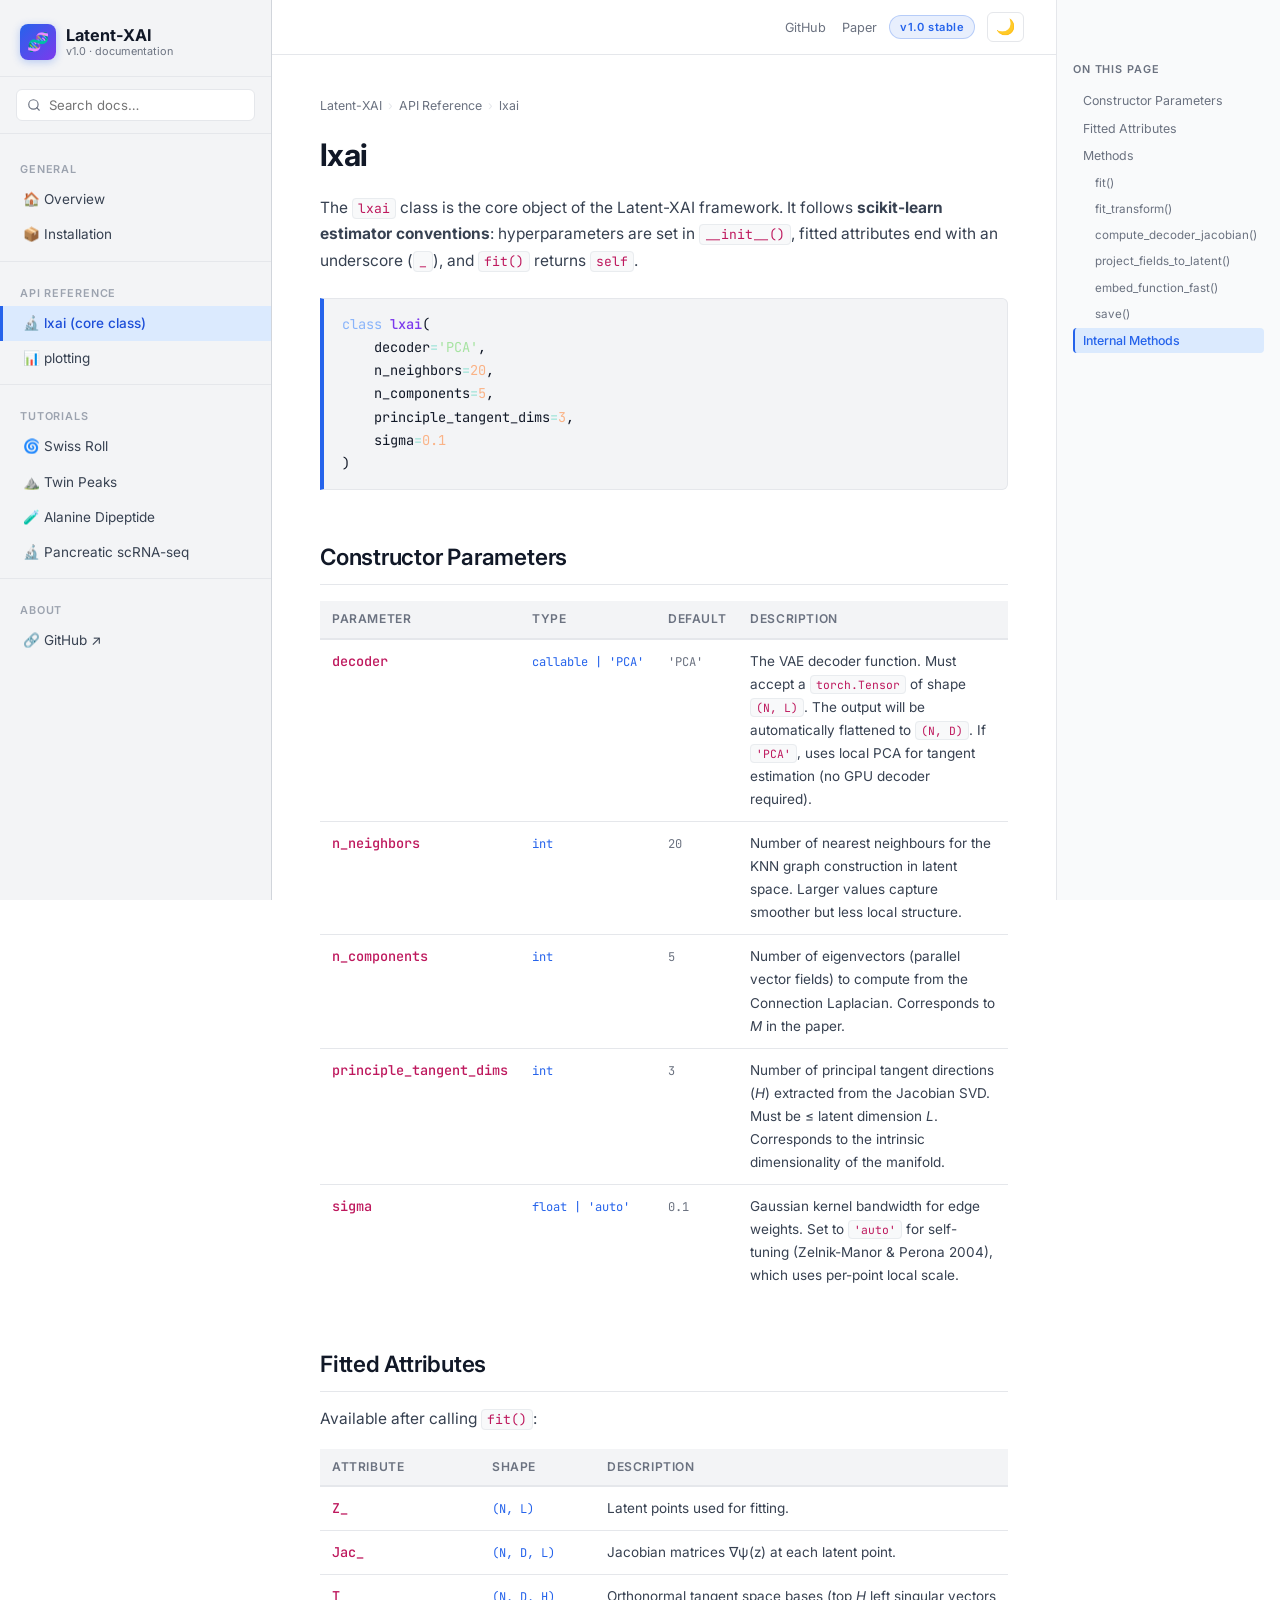
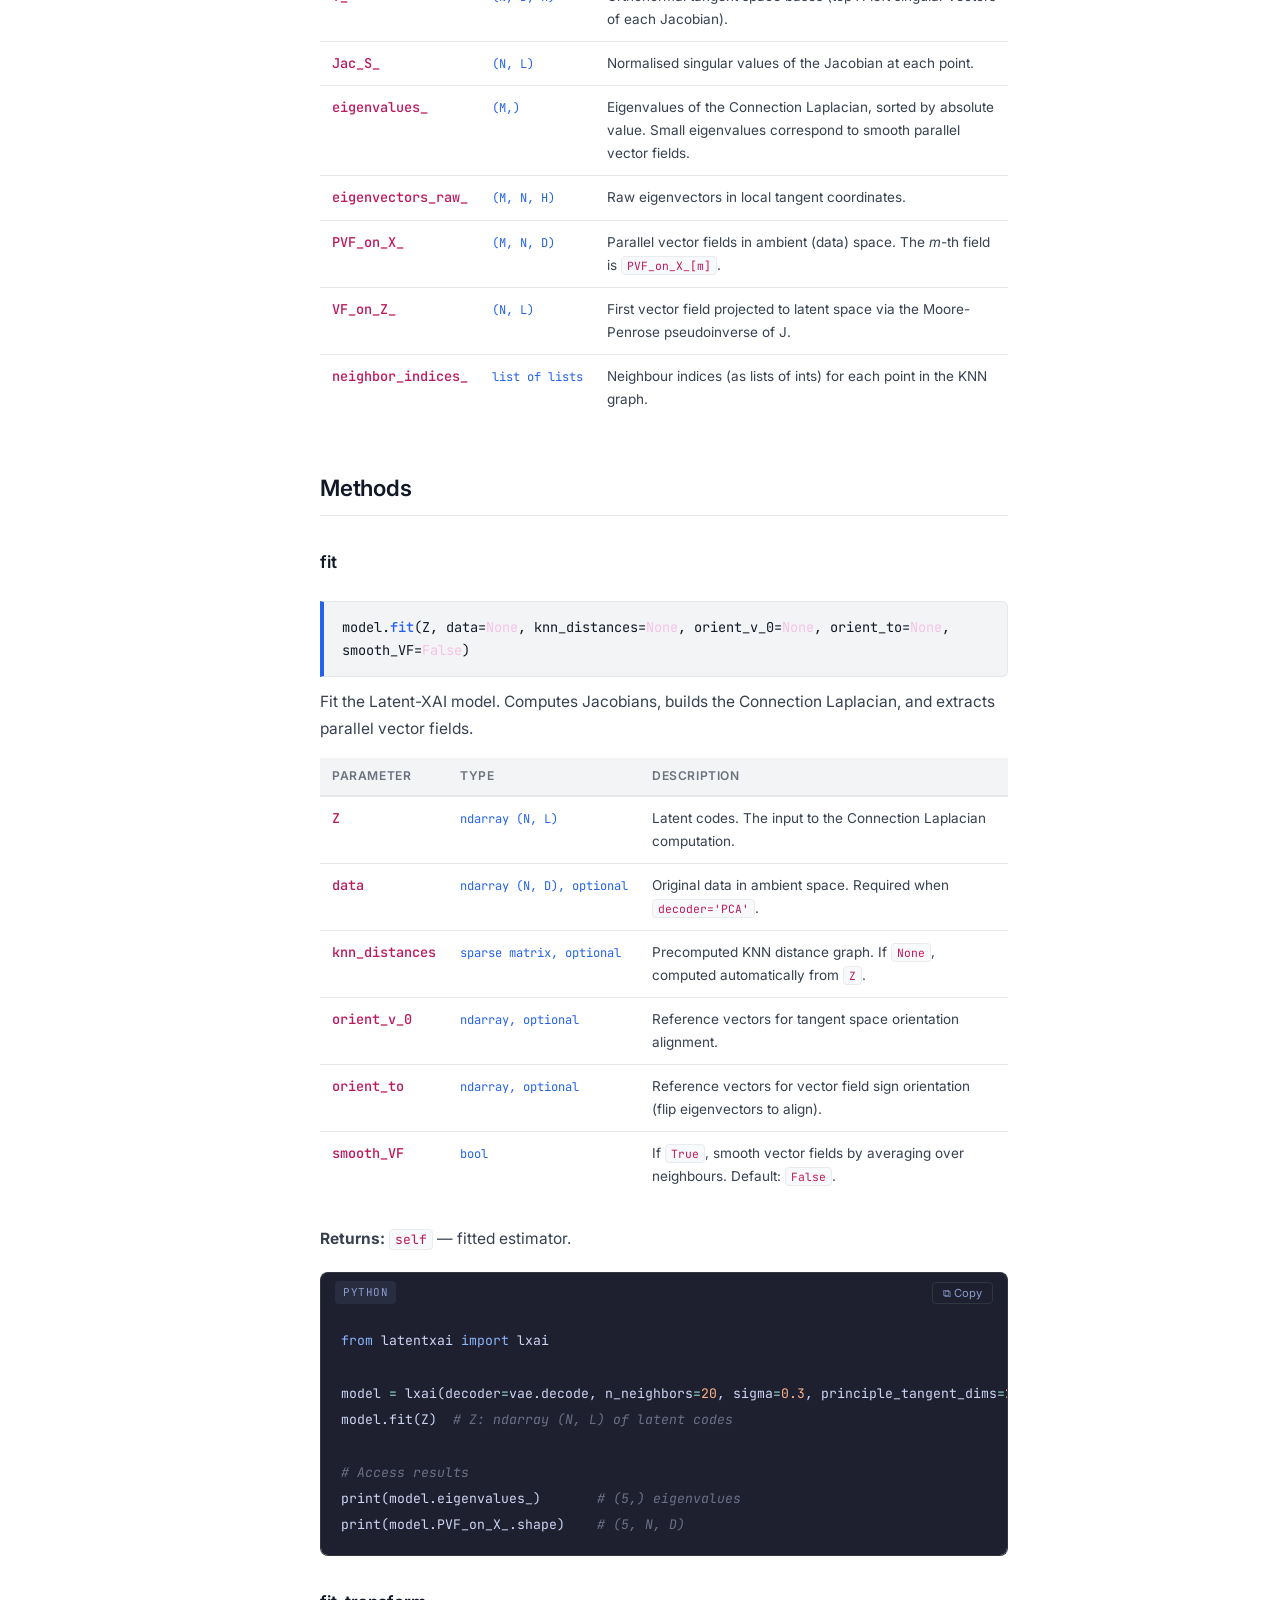
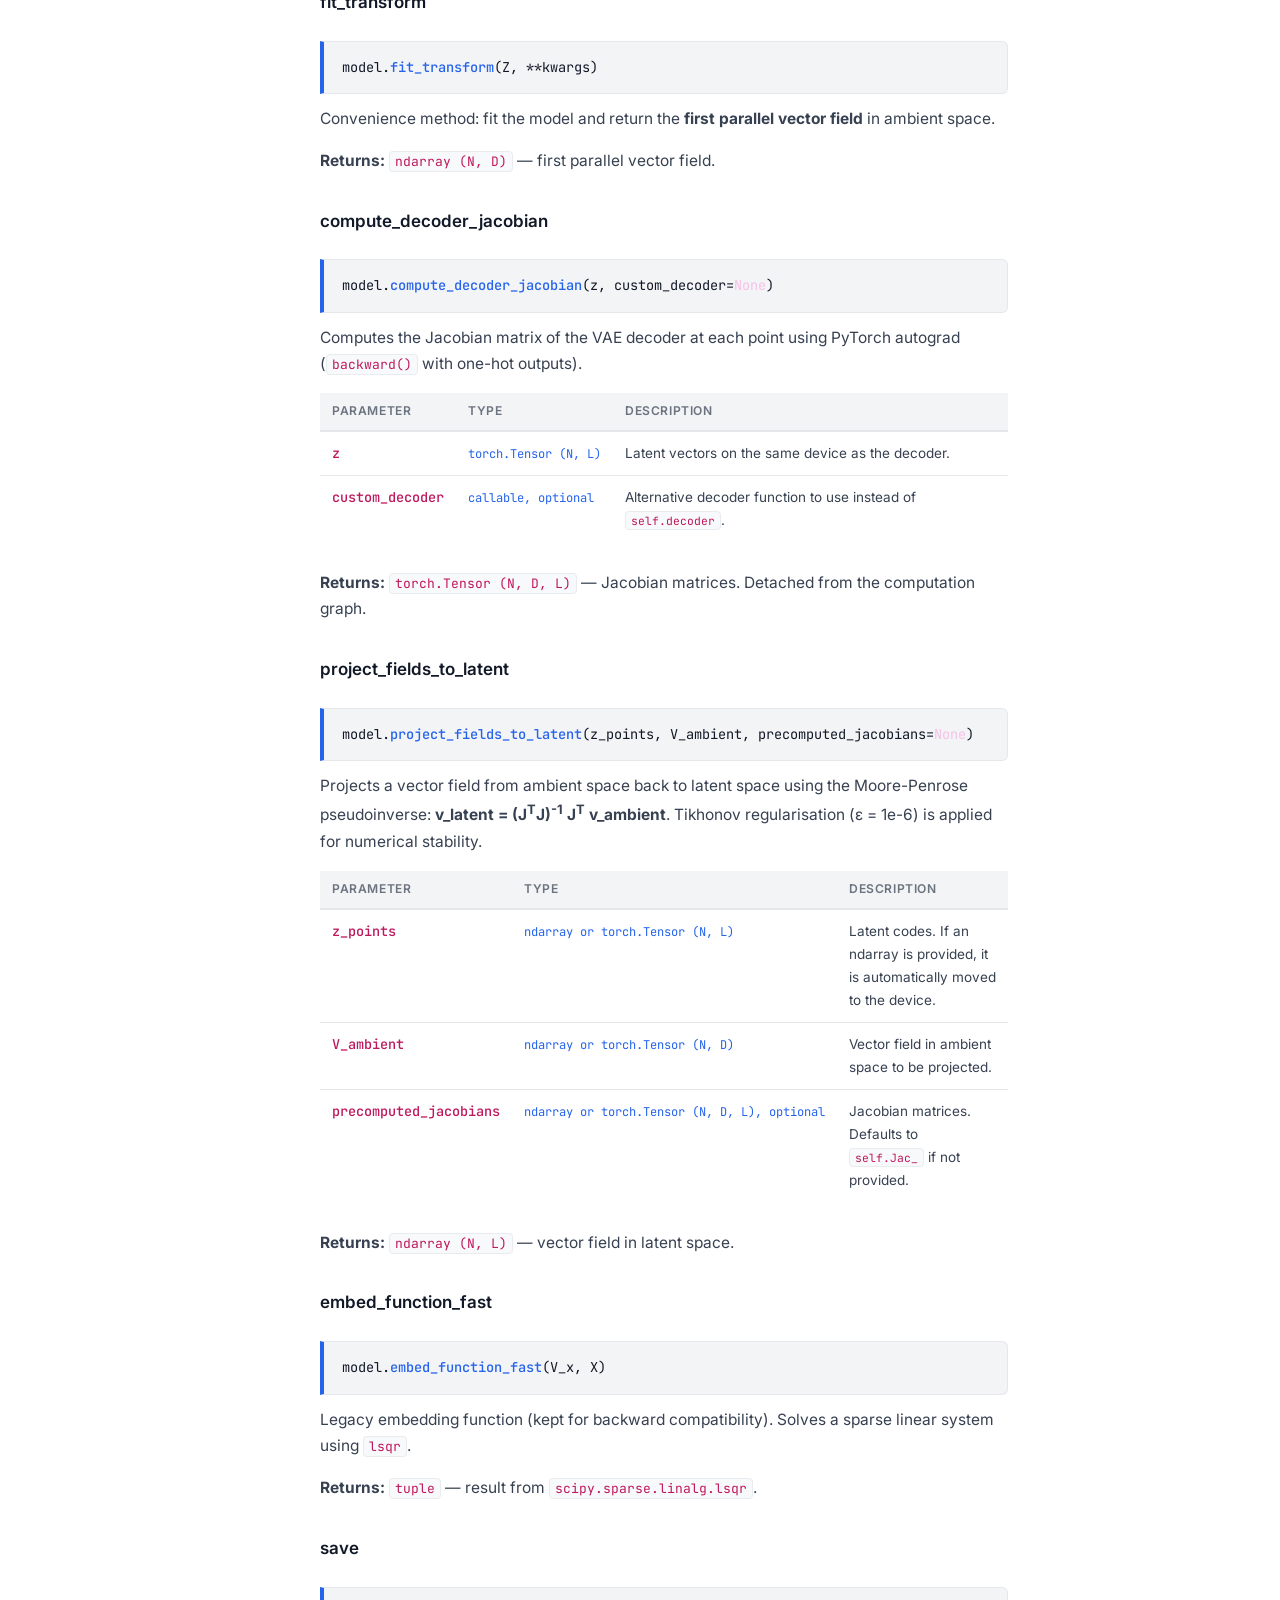
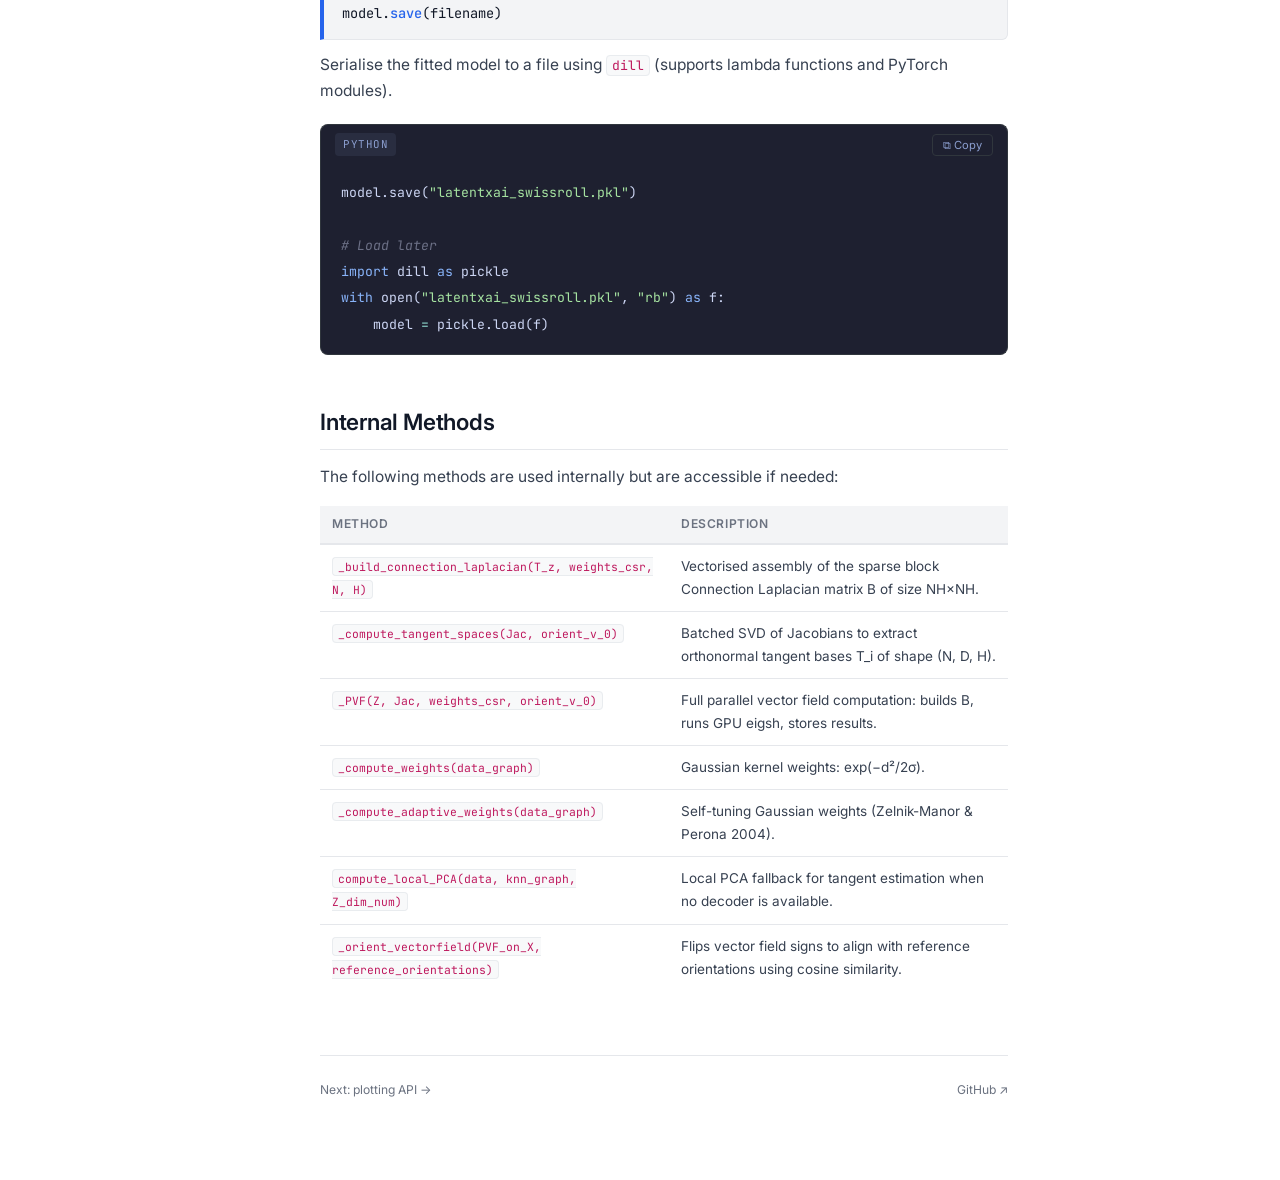
==== commit 89d46cc5: "API_lxai edit" ====
--- a/api/lxai.html
+++ b/api/lxai.html
@@ -88,7 +88,7 @@
           <td><span class="param-name">decoder</span></td>
           <td><span class="param-type">callable | 'PCA'</span></td>
           <td><span class="param-default">'PCA'</span></td>
-          <td>The VAE decoder function. Must accept a <code>torch.Tensor</code> of shape <code>(N, L)</code> and return <code>(N, D)</code>. If <code>'PCA'</code>, uses local PCA for tangent estimation (no GPU decoder required).</td>
+          <td>The VAE decoder function. Must accept a <code>torch.Tensor</code> of shape <code>(N, L)</code>. The output will be automatically flattened to <code>(N, D)</code>. If <code>'PCA'</code>, uses local PCA for tangent estimation (no GPU decoder required).</td>
         </tr>
         <tr>
           <td><span class="param-name">n_neighbors</span></td>
@@ -167,8 +167,8 @@
         </tr>
         <tr>
           <td><span class="param-name">neighbor_indices_</span></td>
-          <td><span class="param-type">list of arrays</span></td>
-          <td>Neighbour indices for each point in the KNN graph.</td>
+          <td><span class="param-type">list of lists</span></td>
+          <td>Neighbour indices (as lists of ints) for each point in the KNN graph.</td>
         </tr>
       </tbody>
     </table>
@@ -247,7 +247,23 @@
       Moore-Penrose pseudoinverse: <strong>v_latent = (J<sup>T</sup>J)<sup>-1</sup> J<sup>T</sup> v_ambient</strong>.
       Tikhonov regularisation (ε = 1e-6) is applied for numerical stability.
     </p>
+    <table class="param-table">
+      <thead><tr><th>Parameter</th><th>Type</th><th>Description</th></tr></thead>
+      <tbody>
+        <tr><td><span class="param-name">z_points</span></td><td><span class="param-type">ndarray or torch.Tensor (N, L)</span></td><td>Latent codes. If an ndarray is provided, it is automatically moved to the device.</td></tr>
+        <tr><td><span class="param-name">V_ambient</span></td><td><span class="param-type">ndarray or torch.Tensor (N, D)</span></td><td>Vector field in ambient space to be projected.</td></tr>
+        <tr><td><span class="param-name">precomputed_jacobians</span></td><td><span class="param-type">ndarray or torch.Tensor (N, D, L), optional</span></td><td>Jacobian matrices. Defaults to <code>self.Jac_</code> if not provided.</td></tr>
+      </tbody>
+    </table>
     <p><strong>Returns:</strong> <code>ndarray (N, L)</code> — vector field in latent space.</p>
+
+    <!-- embed_function_fast -->
+    <h3 id="embed-function-fast">embed_function_fast</h3>
+    <div class="api-signature">
+      model.<span class="fn-name">embed_function_fast</span>(V_x, X)
+    </div>
+    <p>Legacy embedding function (kept for backward compatibility). Solves a sparse linear system using <code>lsqr</code>.</p>
+    <p><strong>Returns:</strong> <code>tuple</code> — result from <code>scipy.sparse.linalg.lsqr</code>.</p>
 
     <!-- save -->
     <h3 id="save">save</h3>
@@ -280,6 +296,7 @@
         <tr><td><code>_compute_weights(data_graph)</code></td><td>Gaussian kernel weights: exp(−d²/2σ).</td></tr>
         <tr><td><code>_compute_adaptive_weights(data_graph)</code></td><td>Self-tuning Gaussian weights (Zelnik-Manor &amp; Perona 2004).</td></tr>
         <tr><td><code>compute_local_PCA(data, knn_graph, Z_dim_num)</code></td><td>Local PCA fallback for tangent estimation when no decoder is available.</td></tr>
+        <tr><td><code>_orient_vectorfield(PVF_on_X, reference_orientations)</code></td><td>Flips vector field signs to align with reference orientations using cosine similarity.</td></tr>
       </tbody>
     </table>
 
@@ -300,6 +317,7 @@
     <li class="toc-h3"><a href="#fit-transform">fit_transform()</a></li>
     <li class="toc-h3"><a href="#compute-jacobian">compute_decoder_jacobian()</a></li>
     <li class="toc-h3"><a href="#project-fields">project_fields_to_latent()</a></li>
+    <li class="toc-h3"><a href="#embed-function-fast">embed_function_fast()</a></li>
     <li class="toc-h3"><a href="#save">save()</a></li>
     <li><a href="#internals">Internal Methods</a></li>
   </ul>
